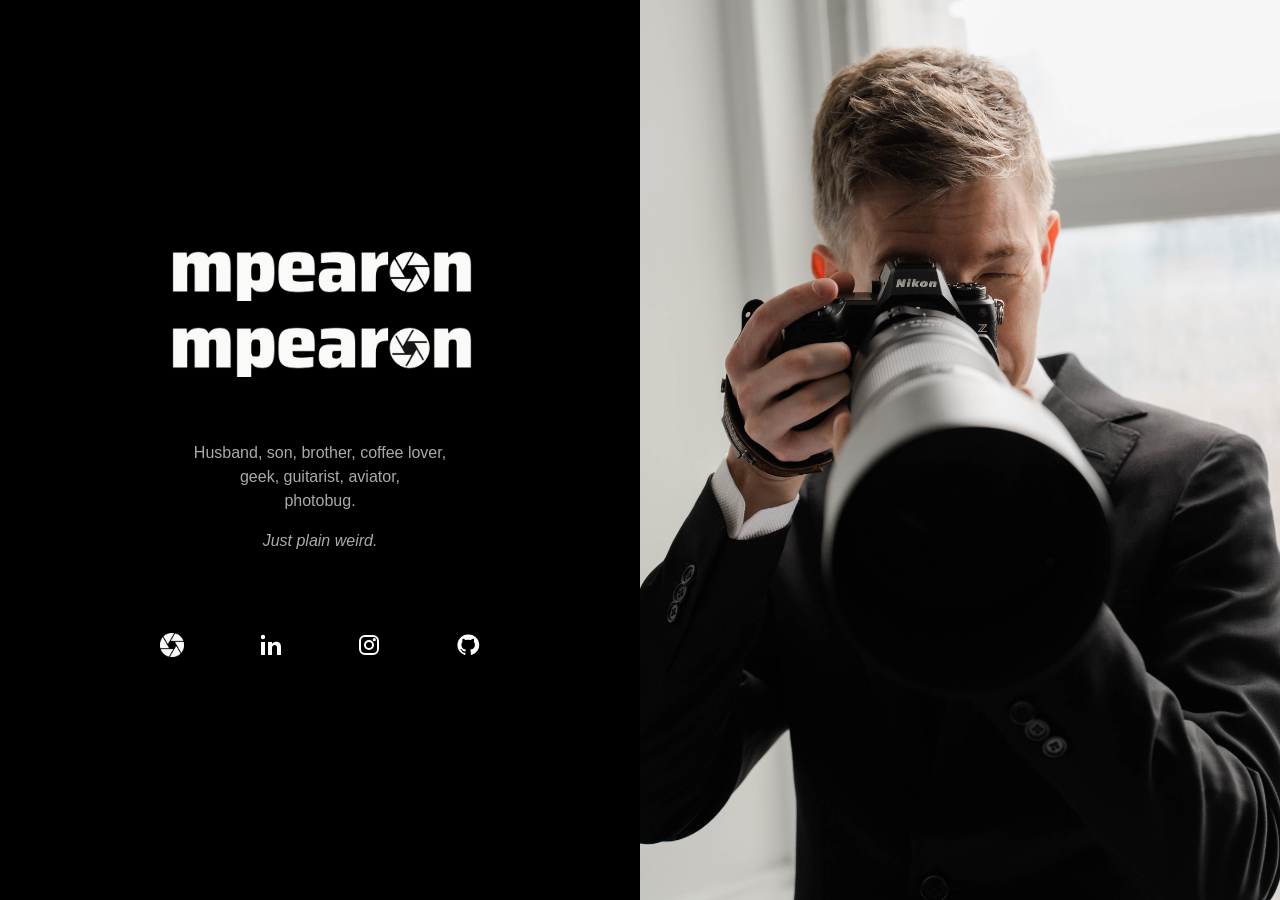
==== test/index.html @ ac8ce2ca "Added test page and updated wordmark" ====
<!DOCTYPE html>
<html>
	<head>
		<title>Matthew Pearon</title>
		<meta name="viewport" content="width=device-width, initial-scale=1">
		<link rel="stylesheet" href="../style.css">
	</head>
	<body class="pageContainer">
		<div class="flexContainer">
			<div id="info" class="pane">
				<div class="infoContent">
					<div class="wordmark">
						<img src="../assets/wordmark.png" alt="mpearon"><br />
						<img src="../assets/wordmark-stroke.png" alt="mpearon">
					</div>
					<div class="bio">
						<p>Husband, son, brother, coffee lover,<br>geek, guitarist, aviator,<br>photobug.</p>
						<p class="tagline">Just plain weird.</p>
					</div>
					<div class="contact">
						<a href="https://photo.mpearon.com/" aria-label="Photography"><img src="../assets/photography.png" alt=""></a>
						<a href="https://linkedin.com/in/mpearon/" aria-label="LinkedIn"><img src="../assets/linkedin.svg" alt=""></a>
						<a href="https://instagram.com/mpearon/" aria-label="Instagram"><img src="../assets/instagram.svg" alt=""></a>
						<a href="https://github.com/mpearon/" aria-label="GitHub"><img src="../assets/github.svg" alt=""></a>
					</div>
				</div>
			</div>
			<div id="hero" class="pane">
				<img src="../assets/hero.jpg" alt="Matthew Pearon with a camera">
			</div>
		</div>
	</body>
</html>
---- style.css ----
*{}
html{
	width: 100vw;
	overflow-x: hidden;
	background-color: #000;
}
.pageContainer{
	margin: 0;
	width: 100%;
	font-family: Futura, "Century Gothic", "Avenir Next", sans-serif;
}
.flexContainer{
	display: flex;
	flex-direction: row;
	height: 100vh;
}
.pane{
	width: 50%;
	height: 100%;
}

#info{
	display: flex;
	align-items: center;
	justify-content: center;
}
.infoContent{
	width: 100%;
	display: flex;
	flex-direction: column;
	align-items: center;
	gap: 4rem;
}
.wordmark{
	width: 50%;
}
.wordmark img{
	display: block;
	width: 100%;
	height: auto;
}
.bio{
	color: #aaa;
	text-align: center;
	font-weight: 300;
	line-height: 1.5;
}
.bio p{
	margin: 0 0 1rem;
}
.tagline{
	font-style: italic;
}
.contact{
	display: flex;
	justify-content: space-between;
	width: 50%;
}
.contact img{
	display: block;
	width: 24px;
	height: 24px;
}

#hero{
	overflow: hidden;
}
#hero img{
	display: block;
	width: 100%;
	height: 100%;
	object-fit: cover;
	object-position: top center;
}

@media screen and (max-width: 768px){
	html{
		overflow: hidden;
	}
	#info{
		width: 100%;
		height: 100%;
	}
	.wordmark{
		width: 70%;
	}
	.contact{
		width: 70%;
	}
	#hero{
		display: none;
	}
}
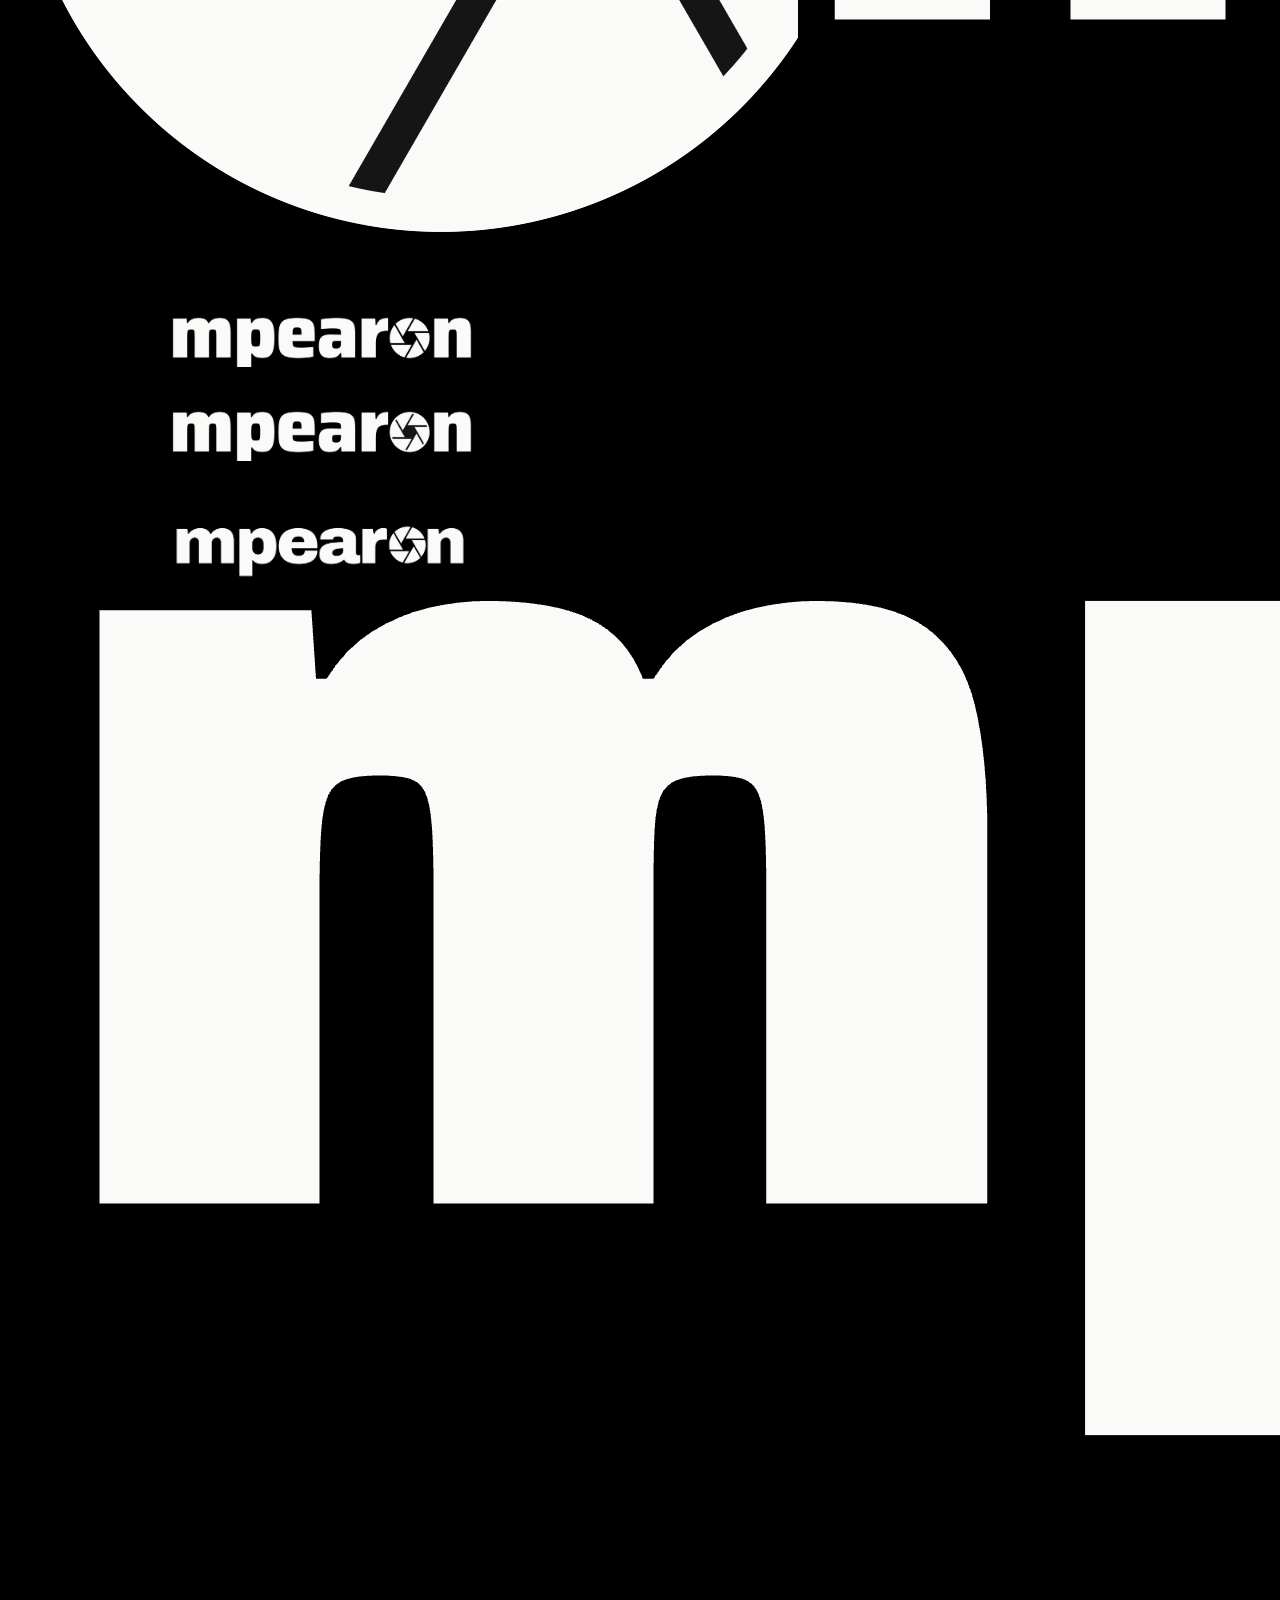
==== commit 3fe548b3: "Added assets and updated test" ====
--- a/test/index.html
+++ b/test/index.html
@@ -10,23 +10,23 @@
 			<div id="info" class="pane">
 				<div class="infoContent">
 					<div class="wordmark">
+						Without Stroke:<br />
 						<img src="../assets/wordmark.png" alt="mpearon"><br />
-						<img src="../assets/wordmark-stroke.png" alt="mpearon">
-					</div>
-					<div class="bio">
-						<p>Husband, son, brother, coffee lover,<br>geek, guitarist, aviator,<br>photobug.</p>
-						<p class="tagline">Just plain weird.</p>
-					</div>
-					<div class="contact">
-						<a href="https://photo.mpearon.com/" aria-label="Photography"><img src="../assets/photography.png" alt=""></a>
-						<a href="https://linkedin.com/in/mpearon/" aria-label="LinkedIn"><img src="../assets/linkedin.svg" alt=""></a>
-						<a href="https://instagram.com/mpearon/" aria-label="Instagram"><img src="../assets/instagram.svg" alt=""></a>
-						<a href="https://github.com/mpearon/" aria-label="GitHub"><img src="../assets/github.svg" alt=""></a>
+						With Stroke:</br />
+						<img src="../assets/wordmark-stroke.png" alt="mpearon"><br />
+						Old Font:<br />
+						<img src="../assets/wordmark-archivo.png" alt="mpearon"><br />
+						
 					</div>
 				</div>
 			</div>
-			<div id="hero" class="pane">
-				<img src="../assets/hero.jpg" alt="Matthew Pearon with a camera">
+			<div id="info" class="pane">
+				<div class="infoContent">
+					New Monogram:<br />
+					<img src="../assets/monogram.png" alt="mpearon"><br />
+					Old Monogram:<br />
+					<img src="../assets/monogram-archivo.png" alt="mpearon"><br />
+				</div>
 			</div>
 		</div>
 	</body>
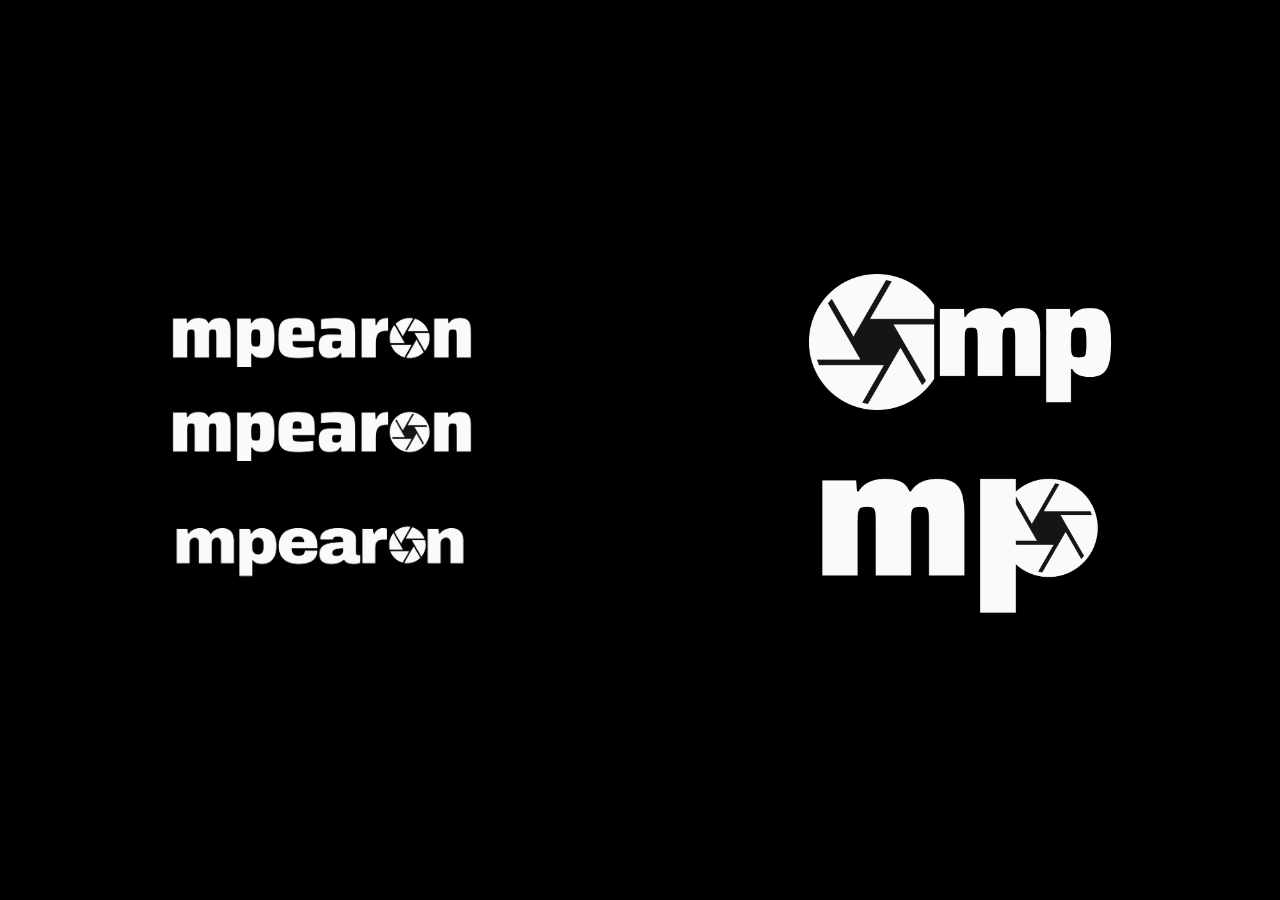
==== commit aaa51882: "Corrected div" ====
--- a/test/index.html
+++ b/test/index.html
@@ -22,10 +22,12 @@
 			</div>
 			<div id="info" class="pane">
 				<div class="infoContent">
-					New Monogram:<br />
-					<img src="../assets/monogram.png" alt="mpearon"><br />
-					Old Monogram:<br />
-					<img src="../assets/monogram-archivo.png" alt="mpearon"><br />
+					<div class="wordmark">
+						New Monogram:<br />
+						<img src="../assets/monogram.png" alt="mpearon"><br />
+						Old Monogram:<br />
+						<img src="../assets/monogram-archivo.png" alt="mpearon"><br />
+					</div>
 				</div>
 			</div>
 		</div>
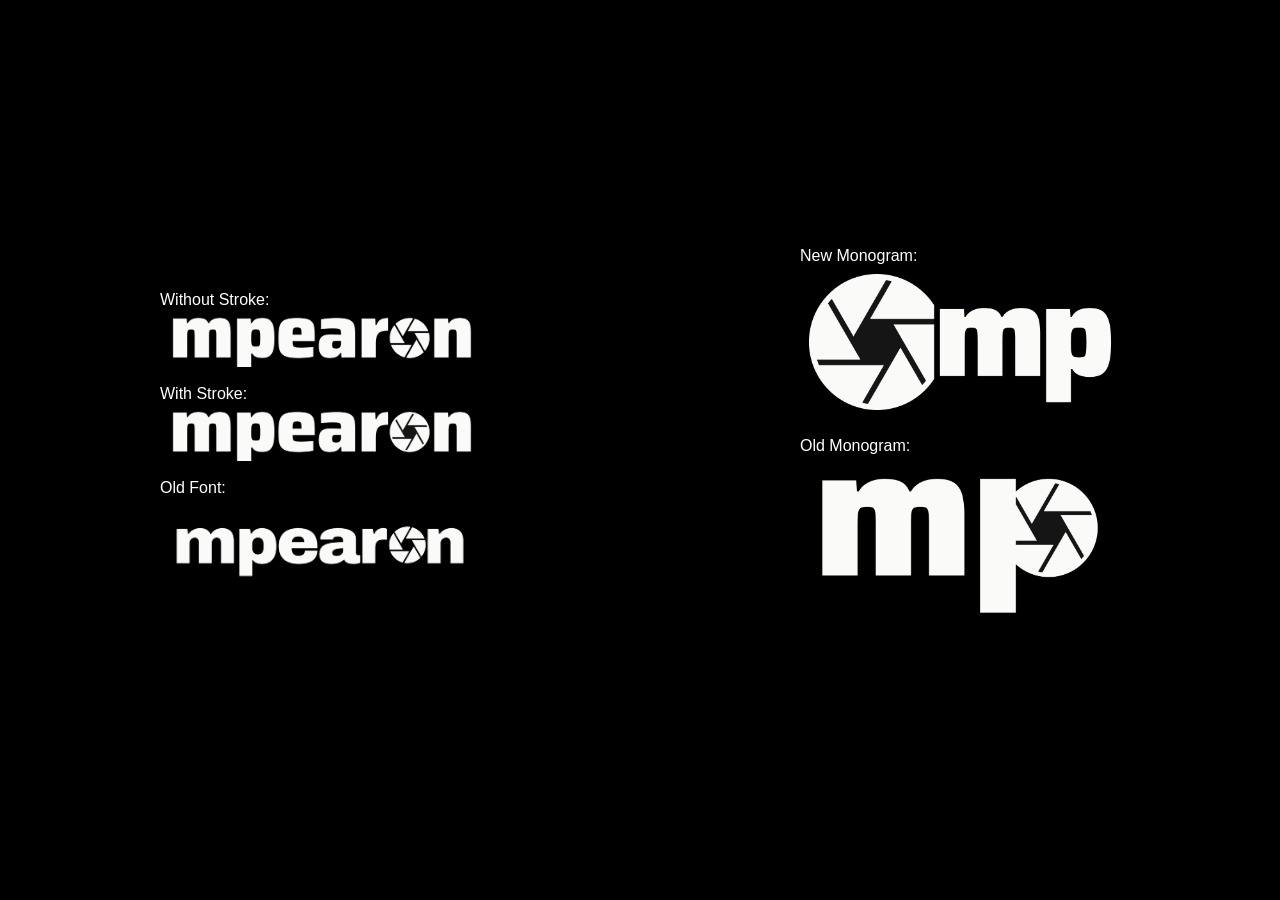
==== commit e82bcffa: "Adjusted font color" ====
--- a/test/index.html
+++ b/test/index.html
@@ -1,11 +1,11 @@
 <!DOCTYPE html>
 <html>
 	<head>
-		<title>Matthew Pearon</title>
+		<title>Test</title>
 		<meta name="viewport" content="width=device-width, initial-scale=1">
 		<link rel="stylesheet" href="../style.css">
 	</head>
-	<body class="pageContainer">
+	<body class="pageContainer" style="color: white;">
 		<div class="flexContainer">
 			<div id="info" class="pane">
 				<div class="infoContent">
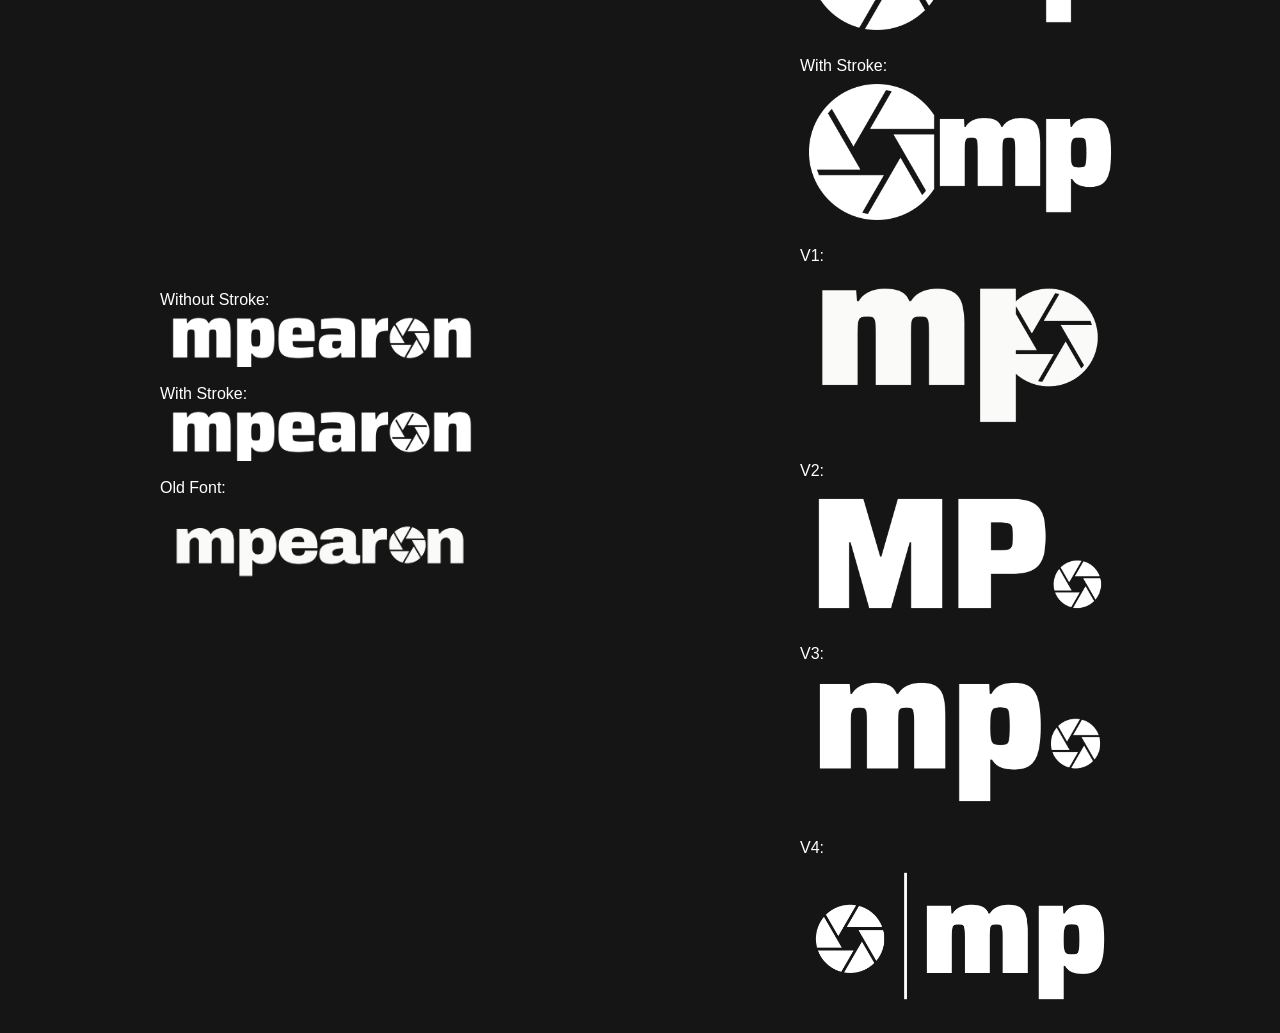
==== commit 19466c7b: "Updated assets and paths" ====
--- a/test/index.html
+++ b/test/index.html
@@ -11,11 +11,11 @@
 				<div class="infoContent">
 					<div class="wordmark">
 						Without Stroke:<br />
-						<img src="../assets/wordmark.png" alt="mpearon"><br />
+						<img src="../assets/wordmark/wordmark.png" alt="mpearon"><br />
 						With Stroke:</br />
-						<img src="../assets/wordmark-stroke.png" alt="mpearon"><br />
+						<img src="../assets/wordmark/wordmark-stroke.png" alt="mpearon"><br />
 						Old Font:<br />
-						<img src="../assets/wordmark-archivo.png" alt="mpearon"><br />
+						<img src="../assets/wordmark/wordmark-archivo.png" alt="mpearon"><br />
 						
 					</div>
 				</div>
@@ -23,10 +23,18 @@
 			<div id="info" class="pane">
 				<div class="infoContent">
 					<div class="wordmark">
-						New Monogram:<br />
-						<img src="../assets/monogram.png" alt="mpearon"><br />
-						Old Monogram:<br />
-						<img src="../assets/monogram-archivo.png" alt="mpearon"><br />
+						Without Stroke:<br />
+						<img src="../assets/monogram/monogram-inset.png" alt="mpearon"><br />
+						With Stroke:<br />
+						<img src="../assets/monogram/monogram-inset-stroke.png" alt="mpearon"><br />
+						V1:<br/>
+						<img src="../assets/monogram/monogram-archivo.png" alt="mpearon"><br />
+						V2:<br/>
+						<img src="../assets/monogram/monogram-caps.png" alt="mpearon"><br />
+						V3:<br/>
+						<img src="../assets/monogram/monogram-fullstop.png" alt="mpearon"><br />
+						V4:<br/>
+						<img src="../assets/monogram/monogram-divider.png" alt="mpearon"><br />
 					</div>
 				</div>
 			</div>
--- a/style.css
+++ b/style.css
@@ -2,7 +2,7 @@
 html{
 	width: 100vw;
 	overflow-x: hidden;
-	background-color: #000;
+	background-color: #151515;
 }
 .pageContainer{
 	margin: 0;
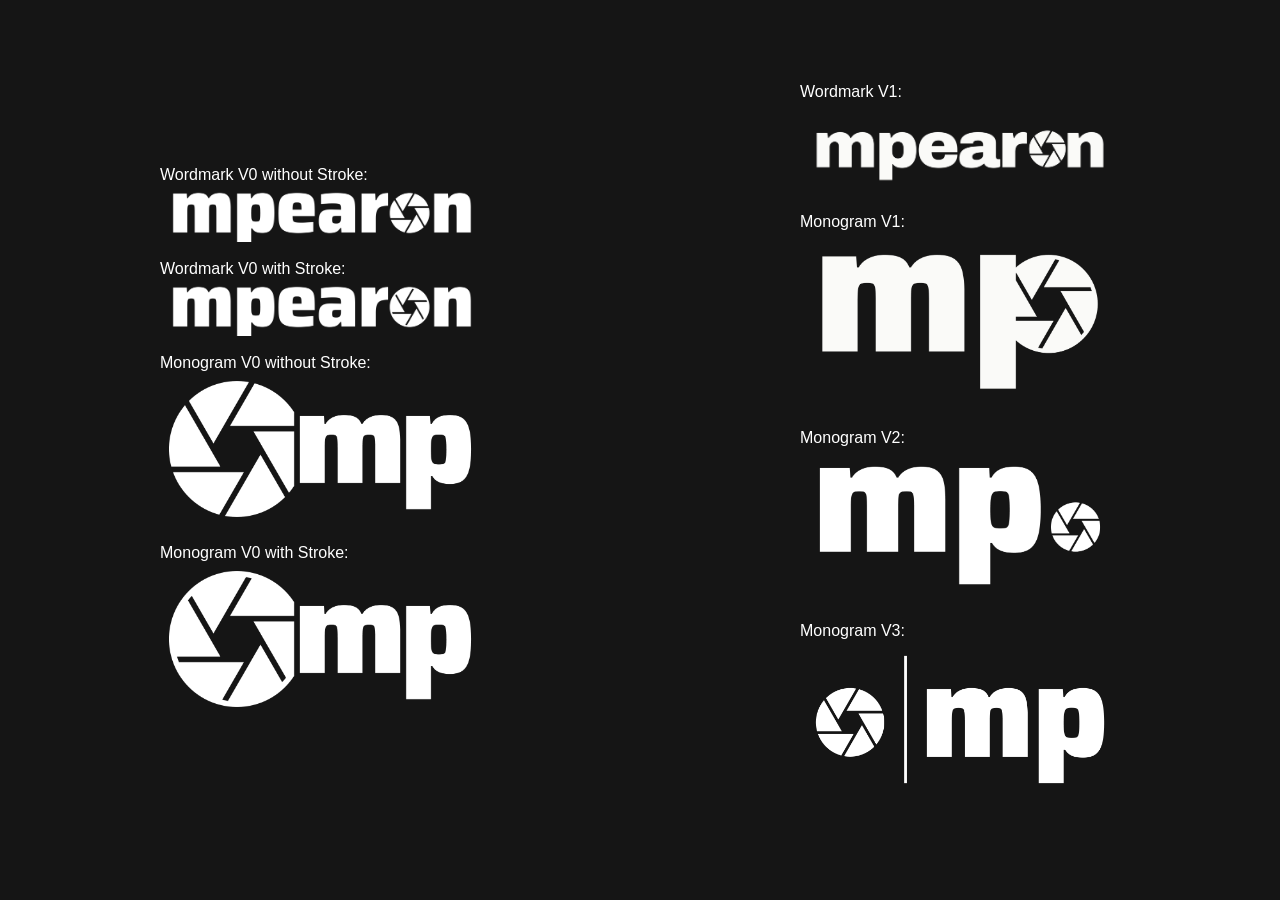
==== commit 630caca1: "Updated page structure" ====
--- a/test/index.html
+++ b/test/index.html
@@ -10,30 +10,27 @@
 			<div id="info" class="pane">
 				<div class="infoContent">
 					<div class="wordmark">
-						Without Stroke:<br />
+						Wordmark V0 without Stroke:<br />
 						<img src="../assets/wordmark/wordmark.png" alt="mpearon"><br />
-						With Stroke:</br />
+						Wordmark V0 with Stroke:</br />
 						<img src="../assets/wordmark/wordmark-stroke.png" alt="mpearon"><br />
-						Old Font:<br />
-						<img src="../assets/wordmark/wordmark-archivo.png" alt="mpearon"><br />
-						
+						Monogram V0 without Stroke:<br />
+						<img src="../assets/monogram/monogram-inset.png" alt="mpearon"><br />
+						Monogram V0 with Stroke:<br />
+						<img src="../assets/monogram/monogram-inset-stroke.png" alt="mpearon"><br />	
 					</div>
 				</div>
 			</div>
 			<div id="info" class="pane">
 				<div class="infoContent">
 					<div class="wordmark">
-						Without Stroke:<br />
-						<img src="../assets/monogram/monogram-inset.png" alt="mpearon"><br />
-						With Stroke:<br />
-						<img src="../assets/monogram/monogram-inset-stroke.png" alt="mpearon"><br />
-						V1:<br/>
+						Wordmark V1:<br />
+						<img src="../assets/wordmark/wordmark-archivo.png" alt="mpearon"><br />
+						Monogram V1:<br/>
 						<img src="../assets/monogram/monogram-archivo.png" alt="mpearon"><br />
-						V2:<br/>
-						<img src="../assets/monogram/monogram-caps.png" alt="mpearon"><br />
-						V3:<br/>
+						Monogram V2:<br/>
 						<img src="../assets/monogram/monogram-fullstop.png" alt="mpearon"><br />
-						V4:<br/>
+						Monogram V3:<br/>
 						<img src="../assets/monogram/monogram-divider.png" alt="mpearon"><br />
 					</div>
 				</div>
